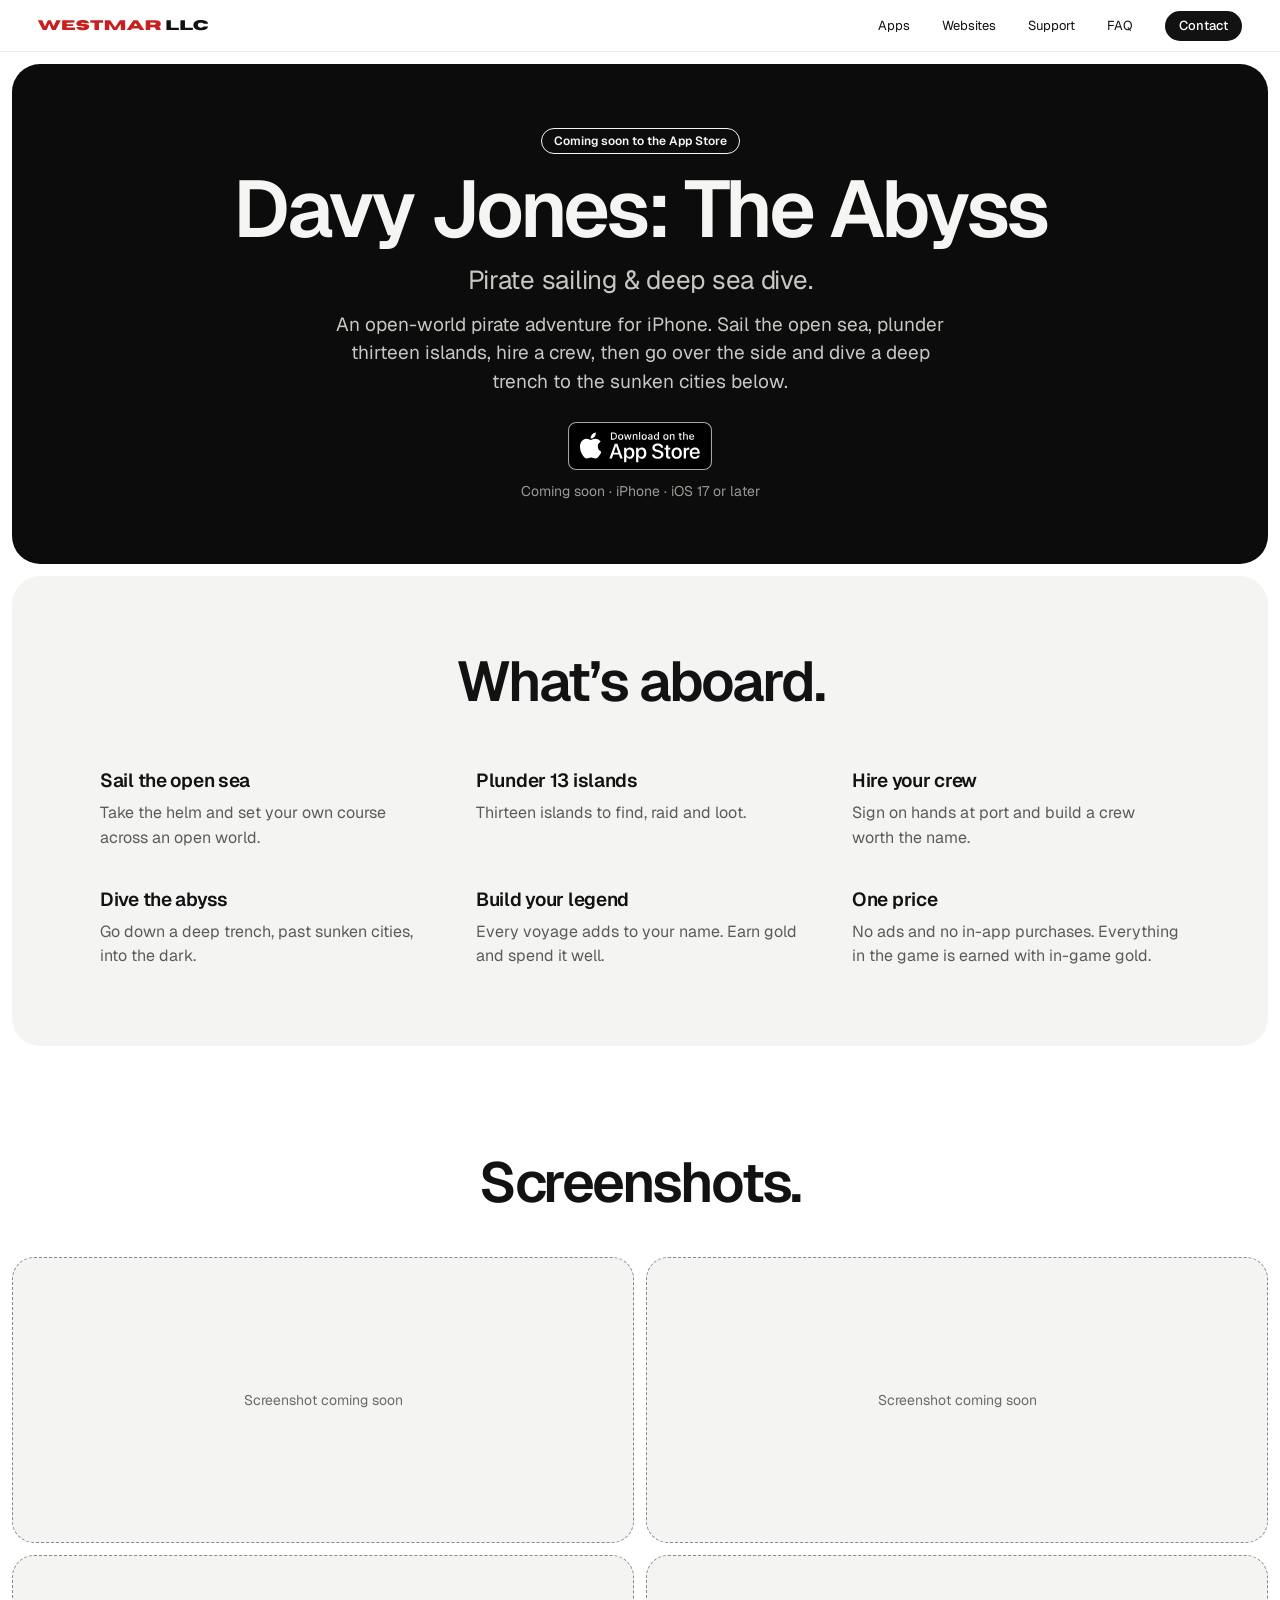
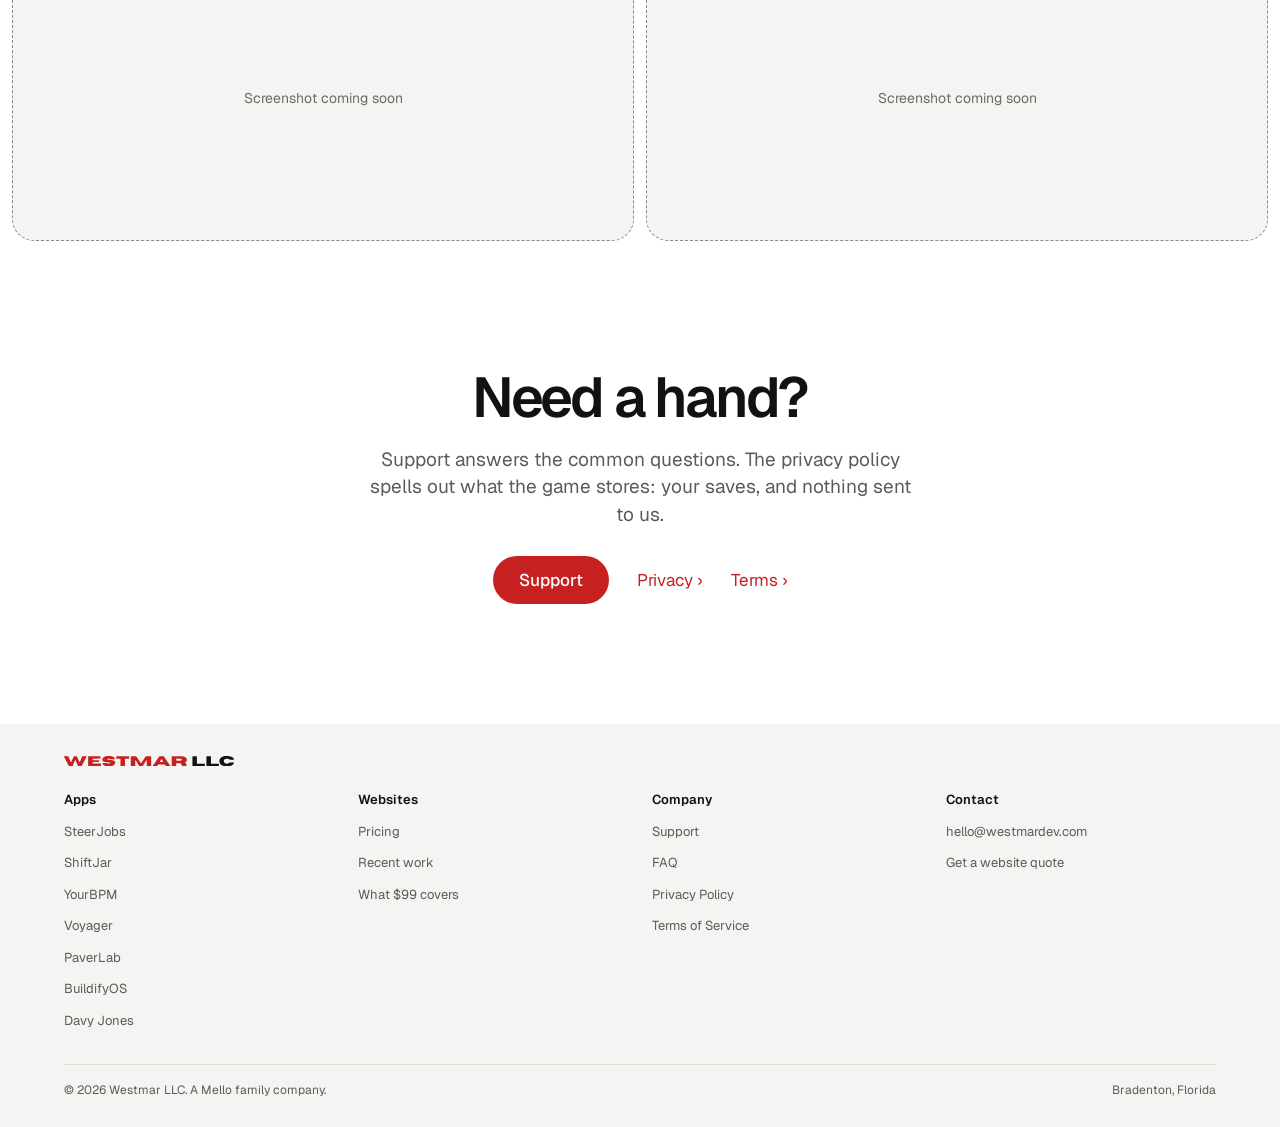
==== davyjones/index.html @ 36aa103f "Add Davy Jones: The Abyss pages, privacy and terms sections - /davyjones: hero, features, screenshot" ====
<!DOCTYPE html>
<html lang="en">
<head>
<meta charset="utf-8">
<meta name="viewport" content="width=device-width, initial-scale=1">
<title>Davy Jones: The Abyss — Westmar LLC</title>
<meta name="description" content="Davy Jones: The Abyss is an open-world pirate adventure for iPhone. Sail the open sea, plunder 13 islands, hire a crew and dive the abyss. One price, no ads, no in-app purchases.">
<link rel="icon" href="/favicon.svg" type="image/svg+xml">
<link rel="apple-touch-icon" href="/apple-touch-icon.png">
<link rel="preconnect" href="https://fonts.googleapis.com">
<link rel="preconnect" href="https://fonts.gstatic.com" crossorigin>
<link rel="stylesheet" href="https://fonts.googleapis.com/css2?family=Geist:wght@400..700&display=swap">
<link rel="stylesheet" href="/styles.css">
</head>
<body>

<a class="skip-link" href="#main">Skip to content</a>

<!-- HEADER (SiteNav) -->
<header class="site-header">
  <nav class="nav" aria-label="Main">
    <a class="wordmark" href="/index.html" aria-label="Westmar LLC home"><svg xmlns="http://www.w3.org/2000/svg" viewBox="7.06 17.25 367.69 22.19" aria-hidden="true" focusable="false"><path fill="#C72020" fill-rule="evenodd" d="M7.06 18.31 7.06 18.75 7.25 19.31 7.81 20.12 8.25 21.19 9.81 23.94 10.31 25.12 10.75 25.75 12.38 29.06 12.81 29.69 13.31 30.88 14.94 33.75 16.56 37.06 17.44 38.50 17.75 38.75 18.44 39.00 24.75 39.00 25.38 38.81 25.81 38.50 26.38 37.62 26.88 36.12 27.44 35.06 27.81 33.88 28.50 32.50 28.81 31.44 29.44 30.25 29.88 28.88 30.94 26.50 31.31 26.19 31.56 26.19 32.06 26.56 32.62 27.56 33.00 28.88 33.69 30.19 34.06 31.44 34.69 32.56 35.06 33.88 35.75 35.19 36.06 36.31 36.69 37.44 37.06 38.44 37.38 38.81 37.81 39.00 44.50 39.00 45.12 38.75 45.75 38.12 47.38 34.81 47.75 34.31 48.25 33.12 48.69 32.50 49.25 31.19 50.88 28.31 55.81 18.75 55.75 18.06 55.25 17.69 47.56 17.69 46.56 18.06 46.19 18.56 45.94 19.38 45.25 20.62 44.88 21.88 44.19 23.12 43.88 24.19 43.25 25.31 42.81 26.69 42.19 27.81 41.81 29.06 41.50 29.62 41.00 30.12 40.50 30.25 40.12 29.94 39.69 28.69 39.00 27.50 38.81 26.81 38.00 25.31 37.75 24.50 36.94 23.00 36.69 22.19 36.00 21.00 35.69 20.00 34.56 18.06 34.19 17.81 33.69 17.69 29.69 17.62 28.94 17.81 28.50 18.06 28.00 18.62 23.62 28.00 23.06 29.44 22.56 30.00 21.94 30.12 21.69 30.00 21.31 29.50 21.00 28.50 20.50 27.56 19.94 26.00 19.50 25.25 18.94 23.69 18.38 22.69 16.94 19.06 16.19 18.06 15.25 17.62 7.62 17.69 7.19 18.00ZM59.50 18.19 59.25 18.88 59.25 37.94 59.69 38.75 60.69 39.06 85.94 39.06 86.38 39.00 86.81 38.69 87.06 38.06 87.06 34.75 86.81 34.06 86.31 33.69 69.88 33.69 69.44 33.50 69.12 33.19 68.88 32.50 68.88 31.50 69.00 31.06 69.50 30.44 69.88 30.31 82.38 30.31 82.94 29.88 83.12 29.44 83.12 27.44 82.94 26.75 82.38 26.25 69.88 26.25 69.44 26.06 69.00 25.50 68.88 25.06 68.88 24.00 69.19 23.31 69.88 22.94 85.06 22.88 85.62 22.50 85.88 21.88 85.88 18.88 85.50 18.00 84.88 17.69 84.31 17.62 60.50 17.62 59.81 17.88ZM91.38 21.38 90.31 23.06 89.81 24.88 89.81 25.62 90.06 26.62 90.50 27.50 91.12 28.19 92.00 28.88 93.81 29.69 95.56 30.19 101.88 30.94 106.06 31.19 106.81 31.44 107.12 31.81 107.12 32.31 106.62 33.00 105.44 33.50 104.50 33.69 103.19 33.69 101.81 33.38 101.12 33.06 100.38 32.50 99.44 32.19 91.12 32.19 90.56 32.38 90.25 32.81 90.25 33.44 90.62 34.25 91.50 35.50 92.69 36.69 94.12 37.62 97.44 38.88 100.94 39.31 105.94 39.38 109.06 39.06 110.88 38.69 113.31 37.75 115.00 36.62 115.81 35.81 116.75 34.56 117.75 32.31 117.88 31.56 117.81 30.69 117.56 29.94 116.94 28.94 116.31 28.25 115.56 27.69 113.44 26.75 109.12 25.88 101.62 25.38 101.00 25.06 100.69 24.56 100.75 24.12 101.19 23.56 101.88 23.19 103.00 22.94 105.25 23.06 107.50 24.12 108.62 24.38 116.06 24.50 117.00 24.25 117.25 23.88 117.25 23.19 116.75 22.06 115.38 20.38 113.50 19.06 111.69 18.25 108.94 17.56 107.69 17.38 105.94 17.25 101.62 17.25 99.94 17.38 98.12 17.69 95.44 18.44 93.19 19.62ZM120.44 17.88 120.19 18.25 120.06 18.75 120.00 21.00 120.06 22.06 120.44 22.75 120.88 22.94 128.19 22.94 128.62 23.12 129.12 23.75 129.12 37.75 129.38 38.50 129.69 38.81 130.19 39.00 137.81 39.00 138.50 38.69 138.88 37.88 138.81 24.12 139.00 23.50 139.38 23.12 139.81 22.94 147.19 22.94 147.62 22.69 147.94 21.94 147.88 18.50 147.69 18.06 147.38 17.75 147.00 17.62 121.25 17.62ZM151.62 18.44 151.50 18.88 151.50 38.00 151.75 38.56 152.31 38.94 160.19 39.06 160.88 38.69 161.12 38.00 161.06 27.44 161.25 26.81 161.56 26.56 161.81 26.62 162.81 27.75 164.31 30.31 169.38 38.12 169.75 38.56 170.38 38.94 176.31 39.00 177.31 38.62 179.69 35.12 184.19 27.88 185.31 26.44 185.56 26.44 185.75 26.62 185.94 27.12 185.94 38.12 186.12 38.62 186.44 38.94 186.94 39.06 194.06 39.06 194.88 38.88 195.44 38.25 195.56 37.50 195.50 18.81 195.25 18.19 194.75 17.75 194.31 17.62 184.75 17.62 184.19 17.88 183.19 18.88 174.50 31.62 173.75 32.19 173.19 32.12 172.62 31.62 163.94 19.00 162.75 17.81 162.25 17.62 152.94 17.62 152.06 17.88ZM199.19 38.00 199.25 38.62 199.94 39.00 207.62 39.00 208.44 38.62 208.94 38.06 210.00 36.38 210.56 35.81 211.38 35.44 224.38 35.44 225.44 36.00 227.06 38.44 227.44 38.81 227.94 39.00 235.31 39.06 236.25 38.81 236.50 38.38 236.44 37.94 235.94 37.06 234.38 35.06 223.75 19.62 222.38 17.94 221.50 17.69 214.19 17.69 213.31 18.00 212.12 19.44 201.00 35.44 199.50 37.38ZM214.50 29.19 214.94 28.31 215.69 27.31 217.06 25.00 217.50 24.56 218.00 24.44 218.38 24.56 218.81 25.06 220.12 27.38 220.94 28.50 221.31 29.56 221.06 30.00 220.31 30.25 215.31 30.25 214.62 29.88ZM240.12 18.31 239.94 18.75 239.88 19.38 239.88 37.81 240.06 38.38 240.50 38.81 241.12 39.00 248.69 39.00 249.25 38.81 249.50 38.56 249.75 37.81 249.75 33.69 250.06 33.06 250.56 32.75 256.38 32.81 258.19 33.06 259.19 33.44 260.75 34.94 262.12 38.44 262.62 38.88 264.38 39.00 271.25 39.06 271.75 38.88 272.12 38.38 272.12 37.44 271.06 33.94 270.44 33.00 269.06 31.81 268.94 31.31 269.06 31.00 269.50 30.56 270.25 30.12 271.00 29.44 271.75 28.44 272.06 27.81 272.44 25.81 272.38 24.25 272.06 22.75 271.81 22.19 270.94 21.00 269.56 19.88 268.44 19.25 265.62 18.38 264.00 18.12 261.88 18.06 258.94 17.75 241.44 17.62 240.44 17.94ZM249.69 24.19 249.88 23.44 250.19 23.06 250.56 22.88 258.25 23.00 259.94 23.31 261.12 23.94 261.69 24.56 261.81 25.50 261.62 26.00 261.06 26.56 260.31 27.00 259.19 27.31 257.44 27.50 250.50 27.56 250.00 27.19 249.69 26.44Z"/><path fill="currentColor" fill-rule="evenodd" d="M284.94 18.12 284.69 19.00 284.69 37.75 284.81 38.38 285.19 38.88 285.75 39.06 310.56 39.00 310.94 38.88 311.38 38.50 311.62 37.81 311.62 35.12 311.31 34.19 310.69 33.75 295.50 33.75 294.88 33.50 294.44 33.00 294.25 32.19 294.31 18.88 294.12 18.31 293.69 17.88 293.12 17.69 285.75 17.62 285.31 17.75ZM315.19 18.31 315.00 18.81 314.94 19.69 314.94 37.62 315.06 38.19 315.50 38.75 316.19 39.00 341.06 39.00 341.44 38.88 341.81 38.50 342.00 37.81 342.00 35.12 341.75 34.19 341.19 33.75 325.69 33.81 325.25 33.62 324.88 33.12 324.69 32.19 324.75 18.88 324.56 18.25 324.31 17.94 323.62 17.69 316.25 17.69 315.56 17.94ZM343.44 24.94 343.19 25.81 343.00 27.94 343.12 30.44 343.44 31.75 344.38 33.69 345.50 35.12 347.38 36.75 349.62 37.94 352.44 38.81 356.44 39.31 360.69 39.38 364.88 39.00 366.19 38.75 369.19 37.75 370.81 36.88 372.56 35.50 373.62 34.25 374.69 32.25 374.56 31.56 374.12 31.25 365.81 31.19 364.75 31.56 363.31 32.75 362.50 33.19 360.75 33.62 358.56 33.75 356.75 33.44 355.50 33.00 354.25 32.06 353.25 30.75 352.75 29.50 352.62 28.81 352.75 27.19 353.19 26.06 353.81 25.06 354.62 24.25 355.88 23.50 356.94 23.12 358.12 22.94 360.12 22.94 361.44 23.12 363.25 23.88 364.75 25.06 365.75 25.44 374.06 25.38 374.56 25.00 374.62 24.25 374.00 23.00 373.06 21.75 372.00 20.69 370.06 19.38 367.31 18.25 364.12 17.56 362.69 17.38 357.69 17.25 354.69 17.50 350.88 18.31 348.19 19.44 346.25 20.81 344.62 22.62Z"/></svg></a>
    <div class="nav-links">
      <a class="nav-link" href="/index.html#apps">Apps</a>
      <a class="nav-link" href="/websites.html">Websites</a>
      <a class="nav-link" href="/support.html">Support</a>
      <a class="nav-link" href="/index.html#faq">FAQ</a>
      <a class="nav-contact" href="mailto:hello@westmardev.com">Contact</a>
    </div>
    <button class="nav-toggle" type="button" aria-label="Menu" aria-expanded="false" aria-controls="nav-panel">
      <span class="nav-toggle-line"></span>
      <span class="nav-toggle-line"></span>
    </button>
    <div class="nav-panel" id="nav-panel" hidden>
      <a class="nav-panel-link" href="/index.html#apps">Apps</a>
      <a class="nav-panel-link" href="/websites.html">Websites</a>
      <a class="nav-panel-link" href="/support.html">Support</a>
      <a class="nav-panel-link" href="/index.html#faq">FAQ</a>
      <a class="nav-panel-contact" href="mailto:hello@westmardev.com">Contact</a>
    </div>
  </nav>
</header>

<main id="main">

  <div class="wrap-wide app-page">

    <!-- HERO -->
    <section class="app-tile app-tile-lg app-tile-black on-dark">
      <span class="badge badge-outline-light">Coming soon to the App Store</span>
      <h1 class="hero-title">Davy Jones: The Abyss</h1>
      <p class="app-tagline">Pirate sailing &amp; deep sea dive.</p>
      <p class="app-page-lede">An open-world pirate adventure for iPhone. Sail the open sea, plunder thirteen islands, hire a crew, then go over the side and dive a deep trench to the sunken cities below.</p>
      <div class="store">
        <!-- APP STORE LINK: when the listing is live, add href="https://apps.apple.com/app/…" to this <a>,
             delete the "Coming soon" line under it, and update the status badges here and on the Home tile (index.html#davyjones). -->
        <a class="store-badge"><img src="/img/app-store-badge.svg" width="144" height="48" alt="Download on the App Store"></a>
        <span class="store-note">Coming soon · iPhone · iOS 17 or later</span>
      </div>
    </section>

    <!-- FEATURES -->
    <section class="care-tile" id="features">
      <h2 class="section-title">What’s aboard.</h2>
      <div class="care-grid">
        <div class="care-item"><h3>Sail the open sea</h3><p>Take the helm and set your own course across an open world.</p></div>
        <div class="care-item"><h3>Plunder 13 islands</h3><p>Thirteen islands to find, raid and loot.</p></div>
        <div class="care-item"><h3>Hire your crew</h3><p>Sign on hands at port and build a crew worth the name.</p></div>
        <div class="care-item"><h3>Dive the abyss</h3><p>Go down a deep trench, past sunken cities, into the dark.</p></div>
        <div class="care-item"><h3>Build your legend</h3><p>Every voyage adds to your name. Earn gold and spend it well.</p></div>
        <div class="care-item"><h3>One price</h3><p>No ads and no in-app purchases. Everything in the game is earned with in-game gold.</p></div>
      </div>
    </section>

    <!-- SCREENSHOTS: replace each empty figure's text with
         <img src="/img/davyjones/shot-1.png" width="2868" height="1320" alt="…"> and drop "shot-empty". -->
    <section class="shots-section" id="screenshots">
      <div class="section-intro">
        <h2 class="section-title">Screenshots.</h2>
      </div>
      <div class="shots">
        <figure class="shot shot-empty">Screenshot coming soon</figure>
        <figure class="shot shot-empty">Screenshot coming soon</figure>
        <figure class="shot shot-empty">Screenshot coming soon</figure>
        <figure class="shot shot-empty">Screenshot coming soon</figure>
      </div>
    </section>

  </div>

  <!-- SUPPORT AND PRIVACY -->
  <div class="cta cta-plain">
    <h2 class="cta-title">Need a hand?</h2>
    <p class="cta-lede">Support answers the common questions. The privacy policy spells out what the game stores: your saves, and nothing sent to us.</p>
    <div class="cta-actions">
      <a class="btn" href="/davyjones/support">Support</a>
      <a class="more" href="/privacy.html#p-davyjones">Privacy ›</a>
      <a class="more" href="/terms.html#t-davyjones">Terms ›</a>
    </div>
  </div>

</main>

<!-- FOOTER (SiteFooter) -->
<footer class="site-footer">
  <div class="footer-inner">
    <svg class="footer-logo" xmlns="http://www.w3.org/2000/svg" viewBox="7.06 17.25 367.69 22.19" aria-hidden="true" focusable="false"><path fill="#C72020" fill-rule="evenodd" d="M7.06 18.31 7.06 18.75 7.25 19.31 7.81 20.12 8.25 21.19 9.81 23.94 10.31 25.12 10.75 25.75 12.38 29.06 12.81 29.69 13.31 30.88 14.94 33.75 16.56 37.06 17.44 38.50 17.75 38.75 18.44 39.00 24.75 39.00 25.38 38.81 25.81 38.50 26.38 37.62 26.88 36.12 27.44 35.06 27.81 33.88 28.50 32.50 28.81 31.44 29.44 30.25 29.88 28.88 30.94 26.50 31.31 26.19 31.56 26.19 32.06 26.56 32.62 27.56 33.00 28.88 33.69 30.19 34.06 31.44 34.69 32.56 35.06 33.88 35.75 35.19 36.06 36.31 36.69 37.44 37.06 38.44 37.38 38.81 37.81 39.00 44.50 39.00 45.12 38.75 45.75 38.12 47.38 34.81 47.75 34.31 48.25 33.12 48.69 32.50 49.25 31.19 50.88 28.31 55.81 18.75 55.75 18.06 55.25 17.69 47.56 17.69 46.56 18.06 46.19 18.56 45.94 19.38 45.25 20.62 44.88 21.88 44.19 23.12 43.88 24.19 43.25 25.31 42.81 26.69 42.19 27.81 41.81 29.06 41.50 29.62 41.00 30.12 40.50 30.25 40.12 29.94 39.69 28.69 39.00 27.50 38.81 26.81 38.00 25.31 37.75 24.50 36.94 23.00 36.69 22.19 36.00 21.00 35.69 20.00 34.56 18.06 34.19 17.81 33.69 17.69 29.69 17.62 28.94 17.81 28.50 18.06 28.00 18.62 23.62 28.00 23.06 29.44 22.56 30.00 21.94 30.12 21.69 30.00 21.31 29.50 21.00 28.50 20.50 27.56 19.94 26.00 19.50 25.25 18.94 23.69 18.38 22.69 16.94 19.06 16.19 18.06 15.25 17.62 7.62 17.69 7.19 18.00ZM59.50 18.19 59.25 18.88 59.25 37.94 59.69 38.75 60.69 39.06 85.94 39.06 86.38 39.00 86.81 38.69 87.06 38.06 87.06 34.75 86.81 34.06 86.31 33.69 69.88 33.69 69.44 33.50 69.12 33.19 68.88 32.50 68.88 31.50 69.00 31.06 69.50 30.44 69.88 30.31 82.38 30.31 82.94 29.88 83.12 29.44 83.12 27.44 82.94 26.75 82.38 26.25 69.88 26.25 69.44 26.06 69.00 25.50 68.88 25.06 68.88 24.00 69.19 23.31 69.88 22.94 85.06 22.88 85.62 22.50 85.88 21.88 85.88 18.88 85.50 18.00 84.88 17.69 84.31 17.62 60.50 17.62 59.81 17.88ZM91.38 21.38 90.31 23.06 89.81 24.88 89.81 25.62 90.06 26.62 90.50 27.50 91.12 28.19 92.00 28.88 93.81 29.69 95.56 30.19 101.88 30.94 106.06 31.19 106.81 31.44 107.12 31.81 107.12 32.31 106.62 33.00 105.44 33.50 104.50 33.69 103.19 33.69 101.81 33.38 101.12 33.06 100.38 32.50 99.44 32.19 91.12 32.19 90.56 32.38 90.25 32.81 90.25 33.44 90.62 34.25 91.50 35.50 92.69 36.69 94.12 37.62 97.44 38.88 100.94 39.31 105.94 39.38 109.06 39.06 110.88 38.69 113.31 37.75 115.00 36.62 115.81 35.81 116.75 34.56 117.75 32.31 117.88 31.56 117.81 30.69 117.56 29.94 116.94 28.94 116.31 28.25 115.56 27.69 113.44 26.75 109.12 25.88 101.62 25.38 101.00 25.06 100.69 24.56 100.75 24.12 101.19 23.56 101.88 23.19 103.00 22.94 105.25 23.06 107.50 24.12 108.62 24.38 116.06 24.50 117.00 24.25 117.25 23.88 117.25 23.19 116.75 22.06 115.38 20.38 113.50 19.06 111.69 18.25 108.94 17.56 107.69 17.38 105.94 17.25 101.62 17.25 99.94 17.38 98.12 17.69 95.44 18.44 93.19 19.62ZM120.44 17.88 120.19 18.25 120.06 18.75 120.00 21.00 120.06 22.06 120.44 22.75 120.88 22.94 128.19 22.94 128.62 23.12 129.12 23.75 129.12 37.75 129.38 38.50 129.69 38.81 130.19 39.00 137.81 39.00 138.50 38.69 138.88 37.88 138.81 24.12 139.00 23.50 139.38 23.12 139.81 22.94 147.19 22.94 147.62 22.69 147.94 21.94 147.88 18.50 147.69 18.06 147.38 17.75 147.00 17.62 121.25 17.62ZM151.62 18.44 151.50 18.88 151.50 38.00 151.75 38.56 152.31 38.94 160.19 39.06 160.88 38.69 161.12 38.00 161.06 27.44 161.25 26.81 161.56 26.56 161.81 26.62 162.81 27.75 164.31 30.31 169.38 38.12 169.75 38.56 170.38 38.94 176.31 39.00 177.31 38.62 179.69 35.12 184.19 27.88 185.31 26.44 185.56 26.44 185.75 26.62 185.94 27.12 185.94 38.12 186.12 38.62 186.44 38.94 186.94 39.06 194.06 39.06 194.88 38.88 195.44 38.25 195.56 37.50 195.50 18.81 195.25 18.19 194.75 17.75 194.31 17.62 184.75 17.62 184.19 17.88 183.19 18.88 174.50 31.62 173.75 32.19 173.19 32.12 172.62 31.62 163.94 19.00 162.75 17.81 162.25 17.62 152.94 17.62 152.06 17.88ZM199.19 38.00 199.25 38.62 199.94 39.00 207.62 39.00 208.44 38.62 208.94 38.06 210.00 36.38 210.56 35.81 211.38 35.44 224.38 35.44 225.44 36.00 227.06 38.44 227.44 38.81 227.94 39.00 235.31 39.06 236.25 38.81 236.50 38.38 236.44 37.94 235.94 37.06 234.38 35.06 223.75 19.62 222.38 17.94 221.50 17.69 214.19 17.69 213.31 18.00 212.12 19.44 201.00 35.44 199.50 37.38ZM214.50 29.19 214.94 28.31 215.69 27.31 217.06 25.00 217.50 24.56 218.00 24.44 218.38 24.56 218.81 25.06 220.12 27.38 220.94 28.50 221.31 29.56 221.06 30.00 220.31 30.25 215.31 30.25 214.62 29.88ZM240.12 18.31 239.94 18.75 239.88 19.38 239.88 37.81 240.06 38.38 240.50 38.81 241.12 39.00 248.69 39.00 249.25 38.81 249.50 38.56 249.75 37.81 249.75 33.69 250.06 33.06 250.56 32.75 256.38 32.81 258.19 33.06 259.19 33.44 260.75 34.94 262.12 38.44 262.62 38.88 264.38 39.00 271.25 39.06 271.75 38.88 272.12 38.38 272.12 37.44 271.06 33.94 270.44 33.00 269.06 31.81 268.94 31.31 269.06 31.00 269.50 30.56 270.25 30.12 271.00 29.44 271.75 28.44 272.06 27.81 272.44 25.81 272.38 24.25 272.06 22.75 271.81 22.19 270.94 21.00 269.56 19.88 268.44 19.25 265.62 18.38 264.00 18.12 261.88 18.06 258.94 17.75 241.44 17.62 240.44 17.94ZM249.69 24.19 249.88 23.44 250.19 23.06 250.56 22.88 258.25 23.00 259.94 23.31 261.12 23.94 261.69 24.56 261.81 25.50 261.62 26.00 261.06 26.56 260.31 27.00 259.19 27.31 257.44 27.50 250.50 27.56 250.00 27.19 249.69 26.44Z"/><path fill="currentColor" fill-rule="evenodd" d="M284.94 18.12 284.69 19.00 284.69 37.75 284.81 38.38 285.19 38.88 285.75 39.06 310.56 39.00 310.94 38.88 311.38 38.50 311.62 37.81 311.62 35.12 311.31 34.19 310.69 33.75 295.50 33.75 294.88 33.50 294.44 33.00 294.25 32.19 294.31 18.88 294.12 18.31 293.69 17.88 293.12 17.69 285.75 17.62 285.31 17.75ZM315.19 18.31 315.00 18.81 314.94 19.69 314.94 37.62 315.06 38.19 315.50 38.75 316.19 39.00 341.06 39.00 341.44 38.88 341.81 38.50 342.00 37.81 342.00 35.12 341.75 34.19 341.19 33.75 325.69 33.81 325.25 33.62 324.88 33.12 324.69 32.19 324.75 18.88 324.56 18.25 324.31 17.94 323.62 17.69 316.25 17.69 315.56 17.94ZM343.44 24.94 343.19 25.81 343.00 27.94 343.12 30.44 343.44 31.75 344.38 33.69 345.50 35.12 347.38 36.75 349.62 37.94 352.44 38.81 356.44 39.31 360.69 39.38 364.88 39.00 366.19 38.75 369.19 37.75 370.81 36.88 372.56 35.50 373.62 34.25 374.69 32.25 374.56 31.56 374.12 31.25 365.81 31.19 364.75 31.56 363.31 32.75 362.50 33.19 360.75 33.62 358.56 33.75 356.75 33.44 355.50 33.00 354.25 32.06 353.25 30.75 352.75 29.50 352.62 28.81 352.75 27.19 353.19 26.06 353.81 25.06 354.62 24.25 355.88 23.50 356.94 23.12 358.12 22.94 360.12 22.94 361.44 23.12 363.25 23.88 364.75 25.06 365.75 25.44 374.06 25.38 374.56 25.00 374.62 24.25 374.00 23.00 373.06 21.75 372.00 20.69 370.06 19.38 367.31 18.25 364.12 17.56 362.69 17.38 357.69 17.25 354.69 17.50 350.88 18.31 348.19 19.44 346.25 20.81 344.62 22.62Z"/></svg>
    <nav class="footer-grid" aria-label="Footer">
      <div class="footer-col">
        <h2 class="footer-heading">Apps</h2>
        <a href="/index.html#steerjobs">SteerJobs</a>
        <a href="/index.html#shiftjar">ShiftJar</a>
        <a href="/index.html#yourbpm">YourBPM</a>
        <a href="/index.html#voyager">Voyager</a>
        <a href="/index.html#paverlab">PaverLab</a>
        <a href="/index.html#buildifyos">BuildifyOS</a>
        <a href="/davyjones">Davy Jones</a>
      </div>
      <div class="footer-col">
        <h2 class="footer-heading">Websites</h2>
        <a href="/websites.html#pricing">Pricing</a>
        <a href="/websites.html#work">Recent work</a>
        <a href="/websites.html#care">What $99 covers</a>
      </div>
      <div class="footer-col">
        <h2 class="footer-heading">Company</h2>
        <a href="/support.html">Support</a>
        <a href="/index.html#faq">FAQ</a>
        <a href="/privacy.html">Privacy Policy</a>
        <a href="/terms.html">Terms of Service</a>
      </div>
      <div class="footer-col">
        <h2 class="footer-heading">Contact</h2>
        <a href="mailto:hello@westmardev.com">hello@westmardev.com</a>
        <a href="mailto:hello@westmardev.com?subject=Website">Get a website quote</a>
      </div>
    </nav>
    <div class="footer-bottom"><span>© 2026 Westmar LLC. A Mello family company.</span><span>Bradenton, Florida</span></div>
  </div>
</footer>

<script src="/app.js" defer></script>
</body>
</html>
---- styles.css ----
/* ==========================================================================
   Westmar LLC — design tokens
   Light only. Values are the Claude Design export's, including its clamp()
   sizes and auto-fit grids, so layouts track the boards at every width.
   ========================================================================== */

:root {
  --ink: #121212;
  --bg: #ffffff;
  --tile: #f4f4f2;
  --tile-hover: #ececea;
  --text-2: #3d3d39;
  --muted: #5c5c57;
  --muted-2: #6b6b66;
  --rule: #e4e4df;
  --rule-soft: #dcdcd6;
  --dash: #8a8a84;
  --callout-text: #262626;

  --red: #C72020;
  --red-hover: #A51A1A;
  --red-on-dark: #E35D5A;

  --dark: #111111;
  --darker: #0c0c0c;
  --on-dark: #f5f5f3;
  --on-dark-2: #c8c8c3;
  --on-dark-muted: #9a9a95;
  --rule-dark: #2a2a2a;

  --zone: #deded9;
  --card-rule: #ecebe7;
  --card-rule-soft: #f1f0ec;
  --paver: #45433d;
  --sand: #cfc3a6;
  --base: #9d978a;
  --subgrade: #6f6a60;

  --nav-bg: rgba(255, 255, 255, .86);
  --nav-border: rgba(0, 0, 0, .08);
  --price-tile: rgba(0, 0, 0, .16);
  --shadow-card: 0 1px 2px rgba(0, 0, 0, .04), 0 12px 32px rgba(0, 0, 0, .06);
  --shadow-card-sm: 0 1px 2px rgba(0, 0, 0, .04), 0 10px 28px rgba(0, 0, 0, .06);
  --shadow-chip: 0 1px 2px rgba(0, 0, 0, .05);

  --font: 'Geist', system-ui, sans-serif;
  --wordmark-h: 10.28px;   /* logo height: matches the export wordmark's 10.25px of ink */

  --focus: var(--red);
}

/* ==========================================================================
   Base
   ========================================================================== */

*,
*::before,
*::after { box-sizing: border-box; }

html { -webkit-text-size-adjust: 100%; text-size-adjust: 100%; }

@media (prefers-reduced-motion: no-preference) {
  html { scroll-behavior: smooth; }
}

body {
  margin: 0;
  background: var(--bg);
  color: var(--ink);
  font-family: var(--font);
  -webkit-font-smoothing: antialiased;
}

a { color: var(--red); }
a:hover { color: var(--red-hover); }

:focus-visible {
  outline: 2px solid var(--focus);
  outline-offset: 2px;
}

.sr-only,
.skip-link:not(:focus) {
  position: absolute;
  width: 1px;
  height: 1px;
  margin: -1px;
  padding: 0;
  overflow: hidden;
  clip-path: inset(50%);
  white-space: nowrap;
  border: 0;
}

.skip-link {
  position: fixed;
  top: 4px;
  left: 8px;
  z-index: 100;
  display: inline-flex;
  align-items: center;
  height: 44px;
  padding: 0 18px;
  border-radius: 999px;
  background: var(--ink);
  color: #ffffff;
  font-size: 15px;
  font-weight: 500;
  text-decoration: none;
}

.skip-link:hover { color: #ffffff; }

/* Surfaces that flip the focus ring and link colours. */
.on-dark { --focus: var(--red-on-dark); }
.on-red { --focus: #ffffff; }

/* ==========================================================================
   Shared pieces
   ========================================================================== */

.wrap-wide {
  max-width: 1560px;
  margin: 0 auto;
  padding: 0 12px;
}

.btn {
  display: inline-flex;
  align-items: center;
  height: 48px;
  padding: 0 26px;
  border-radius: 999px;
  background: var(--red);
  color: #ffffff;
  font-size: 17px;
  font-weight: 500;
  text-decoration: none;
}

.btn:hover {
  background: var(--red-hover);
  color: #ffffff;
}

/* "Something ›" text links. */
.more {
  display: inline-flex;
  align-items: center;
  min-height: 44px;
  font-size: 17px;
  color: var(--red);
  text-decoration: none;
}

.more:hover {
  color: var(--red);
  text-decoration: underline;
}

.on-dark .more,
.on-dark .more:hover { color: var(--red-on-dark); }

.badge {
  display: inline-flex;
  align-items: center;
  height: 26px;
  padding: 0 12px;
  border-radius: 999px;
  font-size: 12px;
  font-weight: 600;
}

.badge-solid { background: var(--ink); color: #ffffff; }
.badge-solid-light { background: var(--on-dark); color: var(--dark); }
.badge-outline { border: 1px solid var(--ink); }
.badge-outline-light { border: 1px solid var(--on-dark); }
.badge-dashed { border: 1px dashed var(--dash); color: var(--muted); }
.badge-red { background: var(--red); color: #ffffff; }

/* Page intro used by every page. */
.hero {
  padding: clamp(72px, 11vw, 120px) 24px clamp(56px, 8vw, 88px);
  display: flex;
  flex-direction: column;
  align-items: center;
  text-align: center;
  gap: 24px;
}

.hero-title {
  margin: 0;
  max-width: 1000px;
  font-size: clamp(40px, 6.6vw, 80px);
  line-height: 1.03;
  font-weight: 600;
  letter-spacing: -0.04em;
  text-wrap: balance;
}

.hero-title-home {
  font-size: clamp(44px, 7.4vw, 88px);
  line-height: 1.02;
}

.hero-lede {
  margin: 0;
  max-width: 620px;
  font-size: clamp(19px, 2.2vw, 24px);
  line-height: 1.38;
  color: var(--muted);
  text-wrap: pretty;
}

.hero-lede-home { max-width: 640px; }

.hero-actions {
  display: flex;
  flex-wrap: wrap;
  justify-content: center;
  align-items: center;
  gap: 16px 28px;
  margin-top: 12px;
}

/* Centred section heading + lede, used on Websites. */
.section-intro {
  display: flex;
  flex-direction: column;
  align-items: center;
  text-align: center;
  gap: 14px;
}

.section-title {
  margin: 0;
  font-size: clamp(36px, 4.8vw, 56px);
  line-height: 1.05;
  font-weight: 600;
  letter-spacing: -0.04em;
}

.section-lede {
  margin: 0;
  max-width: 520px;
  font-size: 19px;
  line-height: 1.45;
  color: var(--muted);
  text-wrap: pretty;
}

/* Closing call-to-action. */
.cta {
  display: flex;
  flex-direction: column;
  align-items: center;
  text-align: center;
  gap: 18px;
}

.cta-tile {
  background: var(--tile);
  border-radius: 28px;
  padding: clamp(64px, 8vw, 96px) clamp(20px, 5vw, 64px);
}

.cta-plain { padding: clamp(88px, 11vw, 128px) 24px clamp(80px, 10vw, 120px); }

.cta-title {
  margin: 0;
  font-size: clamp(38px, 5vw, 56px);
  line-height: 1.04;
  font-weight: 600;
  letter-spacing: -0.04em;
}

.cta-plain .cta-title { text-wrap: balance; }

.cta-lede {
  margin: 0;
  max-width: 560px;
  font-size: 19px;
  line-height: 1.45;
  color: var(--muted);
  text-wrap: pretty;
}

.cta-lede-narrow { max-width: 520px; }

.cta .btn { margin-top: 10px; }

.cta-actions {
  display: flex;
  flex-wrap: wrap;
  justify-content: center;
  align-items: center;
  gap: 16px 28px;
  margin-top: 10px;
}

.cta-actions .btn { margin-top: 0; }

/* ==========================================================================
   FAQ (Home and Support)
   ========================================================================== */

.faq {
  scroll-margin-top: 64px;
  padding: clamp(88px, 11vw, 128px) 24px clamp(72px, 9vw, 104px);
  display: flex;
  flex-direction: column;
  align-items: center;
  gap: 40px;
}

.faq-title {
  margin: 0;
  text-align: center;
  font-size: clamp(36px, 4.2vw, 48px);
  font-weight: 600;
  letter-spacing: -0.04em;
}

.faq-list {
  width: 100%;
  max-width: 820px;
  border-top: 1px solid var(--rule);
}

.faq-item { border-bottom: 1px solid var(--rule); }

.faq-q {
  width: 100%;
  display: flex;
  justify-content: space-between;
  align-items: center;
  gap: 24px;
  padding: 22px 0;
  background: none;
  border: 0;
  cursor: pointer;
  font-family: inherit;
  font-size: clamp(18px, 2vw, 21px);
  font-weight: 500;
  line-height: normal;
  letter-spacing: -0.015em;
  color: var(--ink);
  text-align: left;
}

.faq-sign {
  font-size: 26px;
  font-weight: 300;
  color: var(--muted-2);
}

.faq-a {
  margin: 0;
  padding: 0 clamp(0px, 6vw, 64px) 26px 0;
  font-size: 17px;
  line-height: 1.55;
  color: var(--muted);
}

.faq-a[hidden] { display: none; }

/* ==========================================================================
   Header and navigation
   ========================================================================== */

.site-header {
  position: sticky;
  top: 0;
  z-index: 50;
}

.nav {
  position: relative;
  height: 52px;
  display: flex;
  align-items: center;
  justify-content: space-between;
  gap: 24px;
  padding: 0 clamp(20px, 3vw, 40px);
  background: var(--nav-bg);
  -webkit-backdrop-filter: saturate(180%) blur(20px);
  backdrop-filter: saturate(180%) blur(20px);
  border-bottom: 1px solid var(--nav-border);
}

.wordmark {
  display: flex;
  align-items: center;
  min-height: 44px;
  color: var(--ink);
  text-decoration: none;
}

.wordmark:hover { color: var(--ink); }

.wordmark svg,
.footer-logo {
  display: block;
  height: var(--wordmark-h);
  width: auto;
  flex: none;
}

.nav-links {
  display: flex;
  align-items: center;
  gap: 32px;
  font-size: 13px;
}

.nav-link {
  display: inline-flex;
  align-items: center;
  min-height: 44px;
  color: var(--ink);
  text-decoration: none;
}

.nav-link:hover { color: var(--red); }

.nav-contact {
  position: relative;
  display: inline-flex;
  align-items: center;
  height: 30px;
  padding: 0 14px;
  border-radius: 999px;
  background: var(--ink);
  color: #ffffff;
  font-size: 13px;
  font-weight: 500;
  text-decoration: none;
}

.nav-contact:hover {
  background: var(--red);
  color: #ffffff;
}

/* 44px hit area around the 30px pill, inside the 52px bar. */
.nav-contact::after {
  content: "";
  position: absolute;
  inset: -7px 0;
}

.nav-toggle {
  display: none;
  position: relative;
  width: 44px;
  height: 44px;
  margin-right: -12px;
  padding: 0;
  background: none;
  border: 0;
  cursor: pointer;
}

.nav-toggle-line {
  position: absolute;
  left: 13px;
  width: 18px;
  height: 1.5px;
  border-radius: 1px;
  background: var(--ink);
  transition: transform .2s ease, top .2s ease;
}

.nav-toggle-line:first-child { top: 17px; }
.nav-toggle-line:last-child { top: 25px; }

.nav-toggle[aria-expanded="true"] .nav-toggle-line:first-child { top: 21px; transform: rotate(45deg); }
.nav-toggle[aria-expanded="true"] .nav-toggle-line:last-child { top: 21px; transform: rotate(-45deg); }

.nav-panel {
  position: absolute;
  top: 52px;
  left: 0;
  right: 0;
  height: calc(100vh - 52px);
  height: calc(100dvh - 52px);
  overflow: auto;
  overscroll-behavior: contain;
  background: var(--bg);
  padding: 16px 28px 40px;
  display: flex;
  flex-direction: column;
}

.nav-panel[hidden] { display: none; }

.nav-panel-link {
  padding: 12px 0;
  font-size: 28px;
  font-weight: 600;
  letter-spacing: -0.03em;
  color: var(--ink);
  text-decoration: none;
}

.nav-panel-link:hover { color: var(--red); }

.nav-panel-contact {
  margin-top: 24px;
  display: flex;
  align-items: center;
  justify-content: center;
  height: 48px;
  border-radius: 999px;
  background: var(--ink);
  color: #ffffff;
  font-size: 17px;
  font-weight: 500;
  text-decoration: none;
}

.nav-panel-contact:hover {
  background: var(--red);
  color: #ffffff;
}

@media (max-width: 759px) {
  .nav-links { display: none; }
  .nav-toggle { display: block; }
}

@media (min-width: 760px) {
  .nav-panel { display: none !important; }
}

/* Page behind the open menu stays put. Lock the root only: making <body> a
   scroll container as well would stop the sticky header from sticking. */
html.menu-open { overflow: hidden; }

/* ==========================================================================
   Home — TestFlight ribbon
   ========================================================================== */

.ribbon {
  padding: 13px 20px;
  background: var(--tile);
  text-align: center;
  font-size: 14px;
  line-height: 1.45;
  color: var(--text-2);
  text-wrap: balance;
}

.ribbon a {
  color: var(--red);
  text-decoration: none;
  white-space: nowrap;
}

.ribbon a:hover {
  color: var(--red);
  text-decoration: underline;
}

/* ==========================================================================
   Home — app tiles
   ========================================================================== */

.apps {
  scroll-margin-top: 64px;
  display: flex;
  flex-direction: column;
  gap: 12px;
}

.app-tile {
  scroll-margin-top: 64px;
  border-radius: 28px;
  display: flex;
  flex-direction: column;
  align-items: center;
  text-align: center;
  gap: 14px;
}

.app-tile-lg { padding: clamp(48px, 6vw, 64px) clamp(20px, 5vw, 64px); }
.app-tile-lg.app-tile-grey { padding-bottom: clamp(40px, 5vw, 56px); }

.app-tile-sm {
  padding: clamp(44px, 5vw, 56px) clamp(20px, 4vw, 48px);
  min-height: 600px;
  gap: 12px;
}

.app-tile-grey { background: var(--tile); }

.app-tile-dark {
  background: var(--dark);
  color: var(--on-dark);
}

.app-tile-black {
  background: var(--darker);
  color: var(--on-dark);
}

.app-name {
  margin: 0;
  font-size: clamp(44px, 6vw, 64px);
  line-height: 1.05;
  font-weight: 600;
  letter-spacing: -0.04em;
}

.app-tile-sm .app-name { font-size: clamp(38px, 4vw, 44px); }

.app-tagline {
  margin: 0;
  font-size: clamp(21px, 2.4vw, 26px);
  line-height: 1.25;
  color: var(--text-2);
  letter-spacing: -0.01em;
  text-wrap: balance;
}

.app-tile-sm .app-tagline {
  font-size: 21px;
  line-height: 1.3;
  letter-spacing: normal;
}

.on-dark .app-tagline { color: var(--on-dark-2); }

.app-links {
  display: flex;
  flex-wrap: wrap;
  justify-content: center;
  gap: 0 28px;
  font-size: 17px;
}

.app-grid {
  display: grid;
  grid-template-columns: repeat(auto-fit, minmax(min(100%, 440px), 1fr));
  gap: 12px;
}

/* Illustrations sit at the bottom of the small tiles. */
.app-visual {
  margin-top: auto;
  width: 100%;
  display: flex;
  flex-direction: column;
  align-items: center;
}

/* SteerJobs job card */
.job-card {
  margin-top: 32px;
  width: 100%;
  max-width: 920px;
  background: #ffffff;
  border-radius: 22px;
  padding: clamp(20px, 3vw, 32px);
  box-shadow: var(--shadow-card);
  text-align: left;
  display: flex;
  flex-direction: column;
  gap: 28px;
}

.job-head {
  display: flex;
  flex-wrap: wrap;
  justify-content: space-between;
  align-items: flex-end;
  gap: 8px 24px;
}

.job-title {
  display: flex;
  flex-direction: column;
  gap: 4px;
}

.small-muted {
  font-size: 13px;
  color: var(--muted-2);
}

.job-status {
  font-size: 22px;
  font-weight: 600;
  letter-spacing: -0.02em;
}

.phases {
  display: grid;
  grid-template-columns: repeat(auto-fit, minmax(130px, 1fr));
  gap: 20px 10px;
}

.phase {
  display: flex;
  flex-direction: column;
  gap: 10px;
}

.phase-bar {
  height: 8px;
  border-radius: 4px;
  background: var(--ink);
}

.phase-bar-review { background: var(--red); }
.phase-bar-locked { background: var(--rule); }

.phase-name {
  font-size: 16px;
  font-weight: 600;
}

.phase-locked .phase-name { color: var(--muted-2); }

.phase-review-note {
  font-size: 13px;
  font-weight: 500;
  color: var(--red);
}

/* ShiftJar take-home */
.take-home {
  margin-top: 36px;
  display: flex;
  flex-direction: column;
  align-items: center;
  gap: 10px;
}

.dark-label {
  font-size: 14px;
  color: var(--on-dark-muted);
}

.take-home-value {
  font-size: clamp(64px, 13vw, 136px);
  line-height: 1;
  font-weight: 600;
  letter-spacing: -0.05em;
  font-variant-numeric: tabular-nums;
}

.shift-stats {
  margin-top: 28px;
  display: grid;
  grid-template-columns: repeat(auto-fit, minmax(130px, 1fr));
  gap: 20px 12px;
  width: 100%;
  max-width: 860px;
  padding-top: 20px;
  border-top: 1px solid var(--rule-dark);
}

.shift-stat {
  display: flex;
  flex-direction: column;
  gap: 6px;
}

.shift-stat-label {
  font-size: 13px;
  color: var(--on-dark-muted);
}

.shift-stat-value {
  font-size: clamp(22px, 2.4vw, 26px);
  font-weight: 600;
  letter-spacing: -0.02em;
  font-variant-numeric: tabular-nums;
}

/* YourBPM */
.bpm {
  padding-top: 36px;
  gap: 20px;
}

.bpm-readout {
  display: flex;
  align-items: baseline;
  gap: 10px;
}

.bpm-value {
  font-size: clamp(96px, 11vw, 128px);
  line-height: .9;
  font-weight: 600;
  letter-spacing: -0.05em;
  font-variant-numeric: tabular-nums;
}

.bpm-unit {
  font-size: 22px;
  font-weight: 600;
  color: var(--muted-2);
}

.zones {
  display: grid;
  grid-template-columns: repeat(5, minmax(0, 1fr));
  gap: 6px;
  width: 100%;
  max-width: 360px;
}

.zone {
  display: flex;
  flex-direction: column;
  align-items: center;
  gap: 8px;
}

.zone span {
  font-size: 12px;
  color: var(--muted-2);
}

.zone-bar {
  width: 100%;
  height: 6px;
  border-radius: 3px;
  background: var(--zone);
}

.zone-active span { font-weight: 600; color: var(--ink); }
.zone-active .zone-bar { background: var(--red); }

.visual-caption {
  font-size: 14px;
  color: var(--muted-2);
}

/* Voyager odometer */
.odometer {
  padding-top: 36px;
  gap: 12px;
}

.odometer-label {
  font-size: 13px;
  letter-spacing: .08em;
  text-transform: uppercase;
  color: var(--on-dark-muted);
}

.odometer-value {
  font-size: clamp(44px, 6vw, 76px);
  line-height: 1;
  font-weight: 600;
  letter-spacing: -0.045em;
  font-variant-numeric: tabular-nums;
}

.odometer-caption {
  font-size: 14px;
  line-height: 1.45;
  color: var(--on-dark-muted);
  max-width: 340px;
  text-wrap: balance;
}

/* PaverLab layers */
.layers {
  padding-top: 40px;
  max-width: 440px;
  align-items: stretch;
  gap: 5px;
  text-align: left;
}

.layer {
  display: grid;
  grid-template-columns: minmax(0, 1fr) 140px;
  gap: 16px;
  align-items: center;
}

.layer-label {
  font-size: 13px;
  color: var(--text-2);
}

.layer-label b {
  font-weight: 600;
  color: var(--ink);
}

.layer-shape { border-radius: 4px; }

.layer-pavers {
  display: flex;
  gap: 3px;
  height: 30px;
  background: var(--sand);
  overflow: hidden;
}

.layer-pavers span {
  flex: 1;
  background: var(--paver);
}

.layer-sand { height: 14px; background: var(--sand); }
.layer-base { height: 52px; background: var(--base); }
.layer-subgrade { height: 22px; background: var(--subgrade); }

.layers .visual-caption {
  margin-top: 16px;
  text-align: center;
}

/* BuildifyOS materials card */
.materials {
  margin-top: auto;
  width: 100%;
  max-width: 440px;
  background: #ffffff;
  border-radius: 18px;
  padding: 18px 22px 6px;
  text-align: left;
  box-shadow: var(--shadow-card-sm);
}

.materials-head,
.materials-row {
  display: flex;
  justify-content: space-between;
  gap: 16px;
}

.materials-head {
  padding-bottom: 12px;
  border-bottom: 1px solid var(--card-rule);
  font-size: 13px;
  color: var(--muted-2);
}

.materials-row {
  padding: 12px 0;
  border-bottom: 1px solid var(--card-rule-soft);
  font-size: 15px;
}

.materials-row:last-child { border-bottom: 0; }

.materials-qty {
  font-weight: 600;
  font-variant-numeric: tabular-nums;
}

/* Davy Jones sounding line — stops get further apart the deeper they go. */
.sounding {
  padding-top: 36px;
  gap: 18px;
}

.sounding-line {
  margin: 0;
  padding: 14px 0 0;
  list-style: none;
  border-left: 1px solid var(--on-dark-muted);
  text-align: left;
}

.sounding-line li {
  position: relative;
  padding-left: 20px;
  font-size: 15px;
  line-height: 1.3;
  color: var(--on-dark-2);
}

.sounding-line li::before {
  content: "";
  position: absolute;
  top: 5px;
  left: -5px;
  width: 9px;
  height: 9px;
  border-radius: 50%;
  background: var(--on-dark-muted);
}

.sounding-line li:nth-child(2) { margin-top: 28px; }
.sounding-line li:nth-child(3) { margin-top: 64px; }

.sounding-line .sounding-deep {
  font-weight: 600;
  color: var(--on-dark);
}

.sounding-line .sounding-deep::before { background: var(--red-on-dark); }

/* ==========================================================================
   Home — why, websites promo
   ========================================================================== */

.why {
  scroll-margin-top: 64px;
  padding: clamp(88px, 11vw, 128px) 24px clamp(80px, 10vw, 120px);
  display: flex;
  flex-direction: column;
  align-items: center;
  gap: clamp(40px, 5vw, 64px);
}

.why-title {
  margin: 0;
  max-width: 880px;
  text-align: center;
  font-size: clamp(34px, 4.8vw, 56px);
  line-height: 1.05;
  font-weight: 600;
  letter-spacing: -0.04em;
  text-wrap: balance;
}

.why-grid {
  display: grid;
  grid-template-columns: repeat(auto-fit, minmax(min(100%, 260px), 1fr));
  gap: 40px 48px;
  width: 100%;
  max-width: 1040px;
}

.why-item {
  display: flex;
  flex-direction: column;
  gap: 10px;
}

.why-item h3 {
  margin: 0;
  font-size: 21px;
  font-weight: 600;
  letter-spacing: -0.02em;
}

.why-item p {
  margin: 0;
  font-size: 17px;
  line-height: 1.5;
  color: var(--muted);
}

.promo {
  background: var(--red);
  color: #ffffff;
  border-radius: 28px;
  padding: clamp(48px, 6vw, 72px) clamp(20px, 5vw, 64px);
  display: grid;
  grid-template-columns: repeat(auto-fit, minmax(min(100%, 400px), 1fr));
  gap: 40px 56px;
  align-items: center;
}

.promo-copy {
  display: flex;
  flex-direction: column;
  gap: 16px;
  align-items: flex-start;
}

.promo-kicker {
  font-size: 15px;
  font-weight: 600;
}

.promo-title {
  margin: 0;
  font-size: clamp(38px, 4.8vw, 56px);
  line-height: 1.02;
  font-weight: 600;
  letter-spacing: -0.04em;
}

.promo-copy p {
  margin: 0;
  font-size: 19px;
  line-height: 1.45;
  max-width: 440px;
}

.btn-white {
  margin-top: 8px;
  display: inline-flex;
  align-items: center;
  height: 44px;
  padding: 0 22px;
  border-radius: 999px;
  background: #ffffff;
  color: var(--red);
  font-size: 16px;
  font-weight: 600;
  text-decoration: none;
}

.btn-white:hover {
  background: var(--tile);
  color: var(--red-hover);
}

.promo-prices {
  display: grid;
  grid-template-columns: repeat(2, minmax(0, 1fr));
  gap: 10px;
}

.promo-price {
  background: var(--price-tile);
  border-radius: 18px;
  padding: clamp(16px, 2vw, 22px) clamp(16px, 2vw, 24px);
  display: flex;
  flex-direction: column;
  gap: 4px;
  font-size: 15px;
}

.promo-amount {
  font-size: clamp(26px, 3vw, 36px);
  font-weight: 600;
  letter-spacing: -0.03em;
}

/* ==========================================================================
   Websites page
   ========================================================================== */

.web-section {
  scroll-margin-top: 64px;
  display: flex;
  flex-direction: column;
  gap: 12px;
}

.web-section-gap { padding-top: clamp(88px, 11vw, 128px); }

.pricing-intro { padding: clamp(24px, 4vw, 40px) 12px clamp(28px, 4vw, 44px); }
.work-intro { padding: 0 12px clamp(28px, 4vw, 44px); }

.tiers {
  display: grid;
  grid-template-columns: repeat(auto-fit, minmax(min(100%, 330px), 1fr));
  gap: 12px;
}

.tier {
  background: var(--tile);
  border-radius: 28px;
  padding: clamp(32px, 4vw, 44px) clamp(24px, 3vw, 40px);
  display: flex;
  flex-direction: column;
  gap: 16px;
}

.tier-dark {
  background: var(--dark);
  color: var(--on-dark);
}

.tier-tag-space { height: 26px; }
.tier .badge-red { align-self: flex-start; }

.tier-name {
  margin: 0;
  font-size: 24px;
  font-weight: 600;
  letter-spacing: -0.02em;
}

.tier-price {
  font-size: clamp(48px, 5vw, 64px);
  line-height: 1;
  font-weight: 600;
  letter-spacing: -0.045em;
  font-variant-numeric: tabular-nums;
}

.tier-sub {
  margin: 0;
  font-size: 17px;
  line-height: 1.45;
  color: var(--muted);
}

.tier-dark .tier-sub { color: var(--on-dark-2); }

.checklist {
  margin: 8px 0 0;
  padding: 20px 0 0;
  border-top: 1px solid var(--rule-soft);
  list-style: none;
  display: flex;
  flex-direction: column;
  gap: 12px;
}

.tier-dark .checklist { border-top-color: var(--rule-dark); }

.checklist li {
  display: flex;
  gap: 12px;
  font-size: 16px;
  line-height: 1.45;
}

.checklist li::before {
  content: "";
  flex: none;
  width: 12px;
  height: 7px;
  margin-top: 6px;
  border-left: 2px solid var(--red);
  border-bottom: 2px solid var(--red);
  transform: rotate(-45deg);
}

.tier-dark .checklist li::before { border-color: var(--red-on-dark); }

.tier .more {
  margin-top: auto;
  padding-top: 12px;
}

.hosting {
  background: var(--tile);
  border-radius: 28px;
  padding: clamp(32px, 4vw, 48px) clamp(24px, 4vw, 56px);
  display: grid;
  grid-template-columns: repeat(auto-fit, minmax(min(100%, 360px), 1fr));
  gap: 24px 56px;
  align-items: center;
}

.hosting-price {
  display: flex;
  flex-direction: column;
  gap: 8px;
}

.hosting-amount {
  font-size: clamp(44px, 5vw, 56px);
  line-height: 1;
  font-weight: 600;
  letter-spacing: -0.045em;
}

.hosting-amount span {
  font-size: .4em;
  font-weight: 500;
  letter-spacing: -0.01em;
  color: var(--muted);
}

.hosting-copy {
  display: flex;
  flex-direction: column;
  align-items: flex-start;
  gap: 10px;
}

.hosting-copy p {
  margin: 0;
  font-size: 17px;
  line-height: 1.55;
  color: var(--text-2);
}

.hosting-copy b {
  font-weight: 600;
  color: var(--ink);
}

.fine-print {
  margin: 8px auto 0;
  max-width: 640px;
  padding: 0 12px;
  text-align: center;
  font-size: 14px;
  line-height: 1.55;
  color: var(--muted-2);
}

.work-grid {
  display: grid;
  grid-template-columns: repeat(auto-fit, minmax(min(100%, 440px), 1fr));
  gap: 12px;
}

.work-card {
  background: var(--tile);
  border-radius: 28px;
  padding: clamp(28px, 4vw, 44px);
  display: flex;
  flex-direction: column;
  gap: 14px;
  color: var(--ink);
  text-decoration: none;
}

.work-card:hover {
  background: var(--tile-hover);
  color: var(--ink);
}

.work-url {
  display: flex;
  align-items: center;
  gap: 10px;
  height: 44px;
  padding: 0 18px;
  border-radius: 999px;
  background: #ffffff;
  box-shadow: var(--shadow-chip);
  font-size: 15px;
  color: var(--text-2);
}

.work-dot {
  width: 8px;
  height: 8px;
  border-radius: 50%;
  background: var(--red);
}

.work-arrow {
  margin-left: auto;
  color: var(--muted-2);
}

.work-spacer { height: clamp(40px, 6vw, 96px); }

.work-name {
  margin: 0;
  font-size: clamp(30px, 3.4vw, 40px);
  line-height: 1.05;
  font-weight: 600;
  letter-spacing: -0.035em;
}

.work-desc {
  margin: 0;
  max-width: 520px;
  font-size: 17px;
  line-height: 1.5;
  color: var(--muted);
}

.work-card .badge {
  margin-top: 6px;
  align-self: flex-start;
}

.care-tile {
  background: var(--tile);
  border-radius: 28px;
  padding: clamp(48px, 6vw, 80px) clamp(24px, 5vw, 64px);
  display: flex;
  flex-direction: column;
  align-items: center;
  gap: clamp(36px, 5vw, 56px);
}

.care-tile .section-title { text-align: center; }

.care-grid {
  display: grid;
  grid-template-columns: repeat(auto-fit, minmax(min(100%, 280px), 1fr));
  gap: 36px 48px;
  width: 100%;
  max-width: 1080px;
}

.care-item {
  display: flex;
  flex-direction: column;
  gap: 8px;
}

.care-item h3 {
  margin: 0;
  font-size: 19px;
  font-weight: 600;
  letter-spacing: -0.015em;
}

.care-item p {
  margin: 0;
  font-size: 16px;
  line-height: 1.55;
  color: var(--muted);
}

.care-tile .fine-print {
  margin: 0;
  max-width: 600px;
  padding: 0;
}

/* ==========================================================================
   Support page
   ========================================================================== */

.kicker {
  font-size: 17px;
  font-weight: 600;
  color: var(--red);
}

.hero-title-narrow { max-width: 900px; }

.hero .btn-top { margin-top: 12px; }

.steps-tile {
  background: var(--tile);
  border-radius: 28px;
  padding: clamp(48px, 6vw, 80px) clamp(20px, 5vw, 64px);
  display: flex;
  flex-direction: column;
  align-items: center;
  gap: clamp(36px, 5vw, 56px);
}

.steps-title {
  margin: 0;
  max-width: 820px;
  text-align: center;
  font-size: clamp(30px, 4vw, 44px);
  line-height: 1.08;
  font-weight: 600;
  letter-spacing: -0.035em;
  text-wrap: balance;
}

.steps {
  display: grid;
  grid-template-columns: repeat(auto-fit, minmax(min(100%, 260px), 1fr));
  gap: 12px;
  width: 100%;
  max-width: 1080px;
}

.step {
  background: #ffffff;
  border-radius: 22px;
  padding: 28px;
  display: flex;
  flex-direction: column;
  gap: 10px;
}

.step-num {
  font-size: 15px;
  font-weight: 600;
  color: var(--red);
  font-variant-numeric: tabular-nums;
}

.step h3 {
  margin: 0;
  font-size: 21px;
  font-weight: 600;
  letter-spacing: -0.02em;
}

.step p {
  margin: 0;
  font-size: 16px;
  line-height: 1.55;
  color: var(--muted);
}

.steps-note {
  margin: 0;
  max-width: 620px;
  text-align: center;
  font-size: 17px;
  line-height: 1.55;
  color: var(--muted);
  text-wrap: pretty;
}

/* ==========================================================================
   App pages (davyjones/) — hero tile, features, screenshots
   Under a folder, so these pages link with root paths (/styles.css).
   ========================================================================== */

.app-page {
  padding-top: 12px;
  display: flex;
  flex-direction: column;
  gap: 12px;
}

.app-page-lede {
  margin: 0;
  max-width: 620px;
  font-size: 19px;
  line-height: 1.5;
  color: var(--on-dark-2);
  text-wrap: pretty;
}

/* App Store badge. Until the listing is live it is an <a> without an href,
   which HTML treats as a placeholder link: shown, but not clickable. */
.store {
  margin-top: 12px;
  display: flex;
  flex-direction: column;
  align-items: center;
  gap: 12px;
}

.store-badge { display: inline-flex; }

.store-badge img {
  display: block;
  width: auto;
  height: 48px;
}

.store-note {
  font-size: 14px;
  color: var(--on-dark-muted);
}

.shots-section { padding: clamp(64px, 8vw, 96px) 0 0; }

.shots {
  margin-top: clamp(28px, 4vw, 44px);
  display: grid;
  grid-template-columns: repeat(auto-fit, minmax(min(100%, 520px), 1fr));
  gap: 12px;
}

/* Screenshots are 2868 × 1320 (landscape iPhone). */
.shot {
  margin: 0;
  aspect-ratio: 2868 / 1320;
  border-radius: 22px;
  overflow: hidden;
}

.shot img {
  display: block;
  width: 100%;
  height: 100%;
  object-fit: cover;
}

.shot-empty {
  display: flex;
  align-items: center;
  justify-content: center;
  background: var(--tile);
  border: 1px dashed var(--dash);
  font-size: 14px;
  color: var(--muted-2);
}

/* ==========================================================================
   Legal pages (privacy.html, terms.html)
   ========================================================================== */

.legal-head {
  padding: clamp(72px, 10vw, 112px) 24px clamp(40px, 5vw, 56px);
  display: flex;
  flex-direction: column;
  align-items: center;
  text-align: center;
  gap: 20px;
}

.eyebrow {
  font-size: 13px;
  color: var(--muted-2);
}

.legal-head h1 {
  margin: 0;
  font-size: clamp(44px, 6.4vw, 76px);
  line-height: 1.03;
  font-weight: 600;
  letter-spacing: -0.04em;
}

.legal-lede {
  margin: 0;
  max-width: 680px;
  font-size: clamp(19px, 2.2vw, 23px);
  line-height: 1.4;
  color: var(--muted);
  text-wrap: pretty;
}

.legal-privacy .legal-lede { max-width: 640px; }

.legal-layout {
  max-width: 1120px;
  margin: 0 auto;
  padding: clamp(40px, 5vw, 64px) 24px clamp(88px, 11vw, 128px);
  display: flex;
  gap: 64px;
  align-items: flex-start;
}

.legal-toc {
  position: sticky;
  top: 84px;
  flex: none;
  width: 220px;
  display: flex;
  flex-direction: column;
  font-size: 13px;
  line-height: 1.4;
}

.legal-toc-title {
  padding-bottom: 10px;
  font-weight: 600;
  color: var(--ink);
}

.legal-toc a {
  padding: 5px 0;
  color: var(--muted);
  text-decoration: none;
}

.legal-toc a:hover { color: var(--red); }

@media (max-width: 999px) {
  .legal-toc { display: none; }
}

.legal {
  flex: 1;
  min-width: 0;
  max-width: 720px;
  margin: 0 auto;
  font-size: 17px;
  line-height: 1.65;
  color: var(--text-2);
  counter-reset: legal-section;
}

.legal h2 {
  scroll-margin-top: 72px;
  margin: 64px 0 16px;
  font-size: clamp(24px, 2.6vw, 30px);
  line-height: 1.2;
  font-weight: 600;
  letter-spacing: -0.025em;
  color: var(--ink);
}

.legal > h2:first-child { margin-top: 0; }

/* Section numbers are drawn, not typed, so the legal text stays as written. */
.legal h2::before {
  counter-increment: legal-section;
  content: counter(legal-section, decimal-leading-zero);
  display: block;
  margin-bottom: 10px;
  font-size: 14px;
  letter-spacing: 0;
  color: var(--red);
  font-variant-numeric: tabular-nums;
}

.legal h3 {
  scroll-margin-top: 72px;
  margin: 40px 0 8px;
  font-size: 20px;
  line-height: 1.3;
  font-weight: 600;
  letter-spacing: -0.015em;
  color: var(--ink);
}

.legal ul {
  margin: 0 0 1em;
  padding-left: 22px;
}

.legal li { margin-bottom: 10px; }

.legal strong {
  font-weight: 600;
  color: var(--ink);
}

.legal-callout {
  margin: 0 0 1em;
  padding: 24px 28px;
  background: var(--tile);
  border-radius: 20px;
  font-size: 15px;
  line-height: 1.6;
  color: var(--callout-text);
}

.legal-callout p { margin: 0 0 12px; }
.legal-callout p:last-child { margin: 0; }

.legal address {
  padding: 24px 28px;
  background: var(--tile);
  border-radius: 20px;
  font-style: normal;
  line-height: 1.7;
}

.legal-address-name {
  display: block;
  margin-bottom: 4px;
  font-weight: 600;
  color: var(--ink);
}

/* ==========================================================================
   Footer
   ========================================================================== */

.site-footer {
  background: var(--tile);
  padding: 32px clamp(20px, 5vw, 64px) 28px;
  font-size: 13px;
  line-height: 1.5;
  color: var(--muted);
}

.footer-inner {
  max-width: 1200px;
  margin: 0 auto;
}

.footer-note {
  margin: 0 0 24px;
  padding-bottom: 20px;
  border-bottom: 1px solid var(--rule-soft);
  font-size: 12px;
}

.footer-logo {
  margin-bottom: 24px;
  color: var(--ink);
}

.footer-grid {
  display: grid;
  grid-template-columns: repeat(auto-fit, minmax(150px, 1fr));
  gap: 24px;
}

.footer-col {
  display: flex;
  flex-direction: column;
}

.footer-heading {
  margin: 0;
  padding-bottom: 6px;
  font-size: inherit;
  line-height: inherit;
  font-weight: 600;
  color: var(--ink);
}

.footer-col a {
  padding: 6px 0;
  color: var(--muted);
  text-decoration: none;
}

.footer-col a:hover { color: var(--ink); }

.footer-bottom {
  margin-top: 28px;
  padding-top: 16px;
  border-top: 1px solid var(--rule-soft);
  display: flex;
  flex-wrap: wrap;
  justify-content: space-between;
  gap: 8px 24px;
  font-size: 12px;
}

/* ==========================================================================
   Touch: 44px targets where the design's link lists are tighter
   ========================================================================== */

@media (pointer: coarse) {
  .footer-col a,
  .legal-toc a {
    display: flex;
    align-items: center;
    min-height: 44px;
    padding: 0;
  }

  /* Short nav labels (FAQ, Apps) get a wider hit area without moving. */
  .nav-link { position: relative; }

  .nav-link::after {
    content: "";
    position: absolute;
    inset: 0 -10px;
  }
}

/* ==========================================================================
   Motion preferences
   ========================================================================== */

@media (prefers-reduced-motion: reduce) {
  *,
  *::before,
  *::after {
    animation-duration: .001ms !important;
    animation-iteration-count: 1 !important;
    transition-duration: .001ms !important;
    scroll-behavior: auto !important;
  }
}
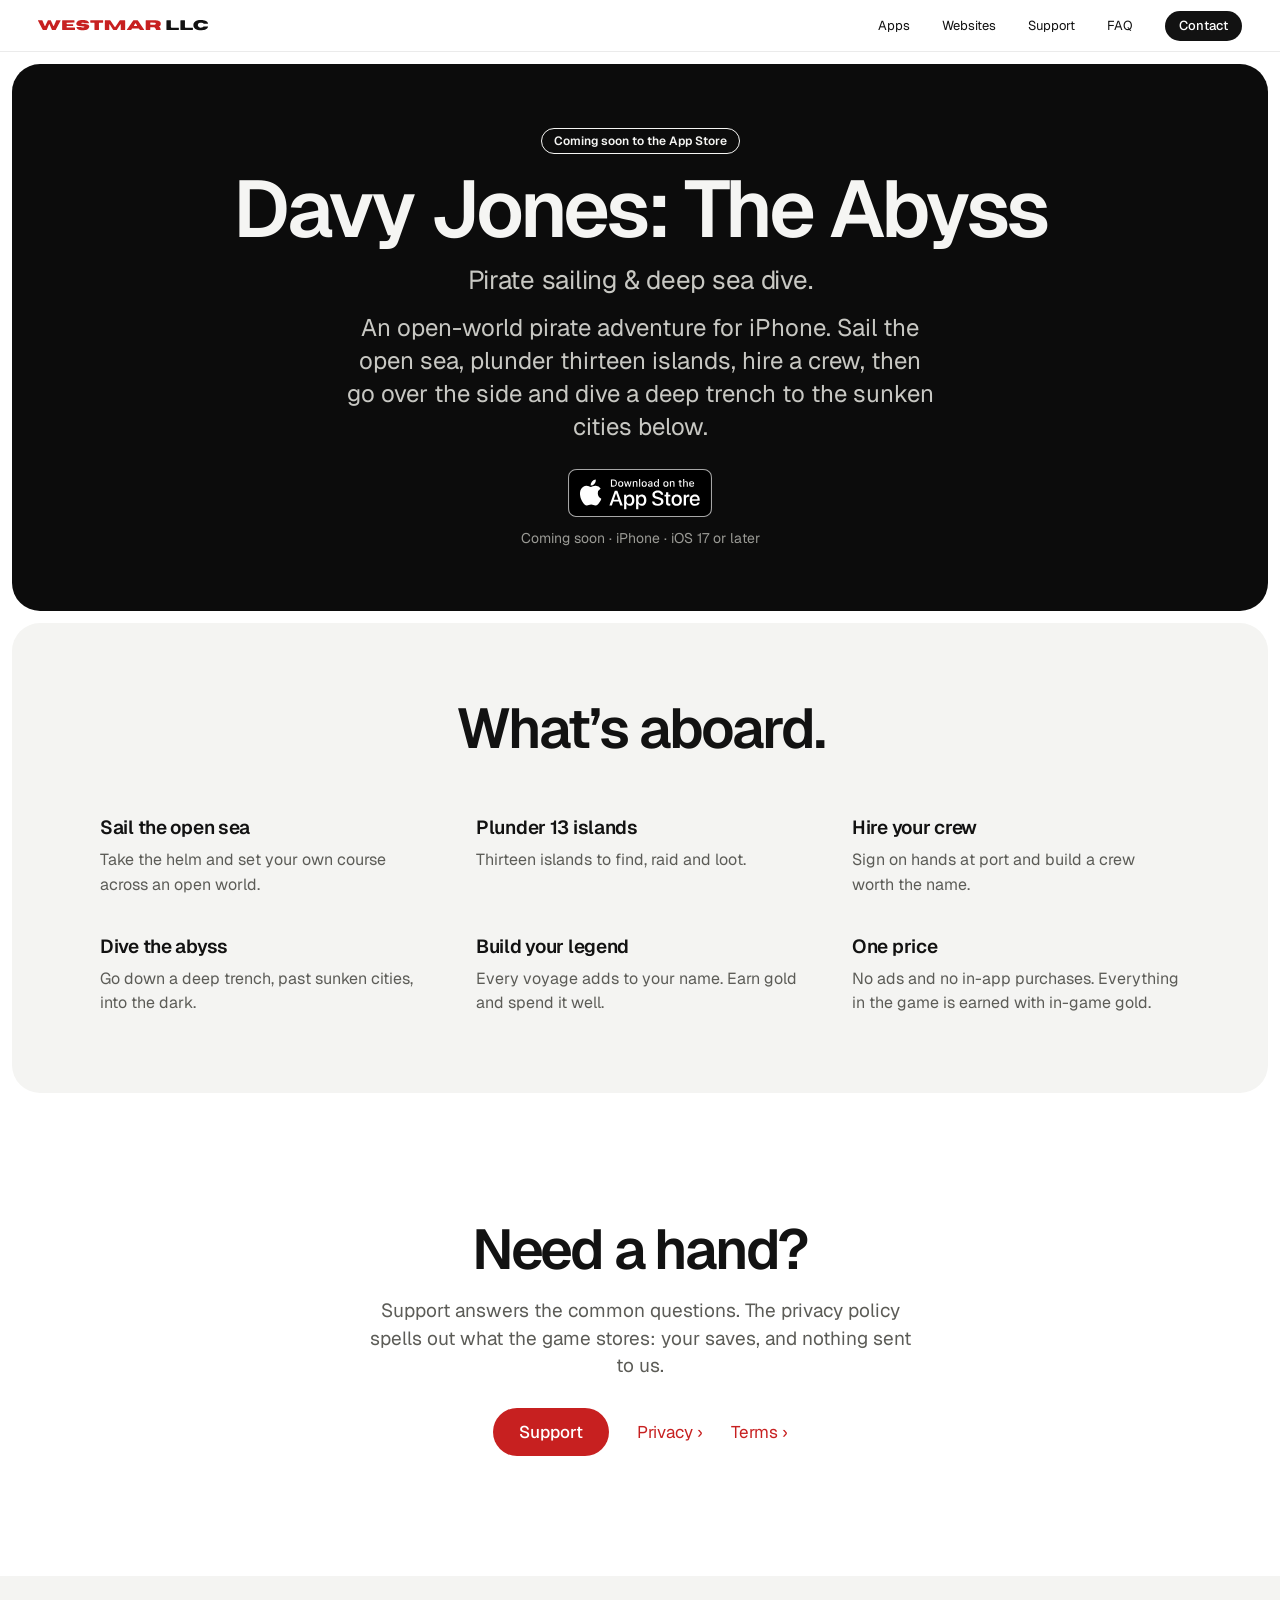
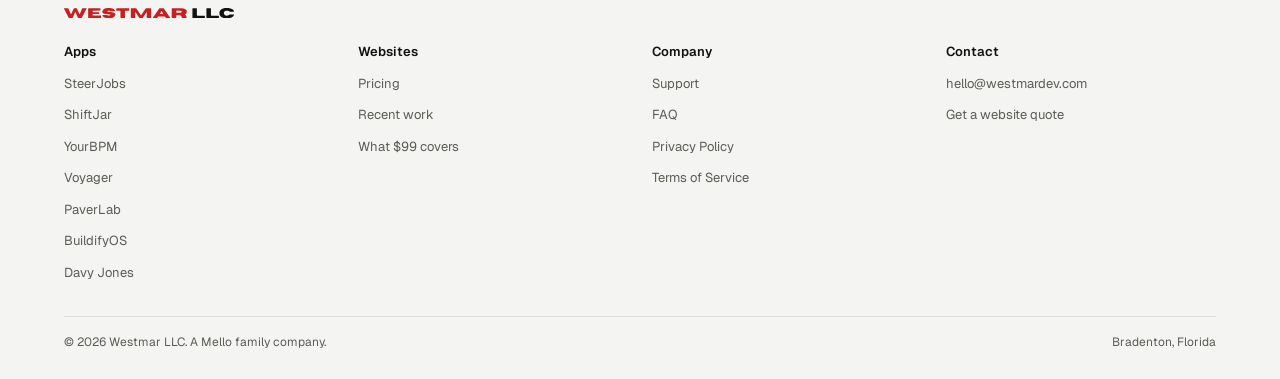
==== commit 4f26e17c: "Davy Jones: hide screenshots, full-width home tile, match intro size - Comment out the /davyjones sc" ====
--- a/davyjones/index.html
+++ b/davyjones/index.html
@@ -72,8 +72,9 @@
       </div>
     </section>
 
-    <!-- SCREENSHOTS: replace each empty figure's text with
-         <img src="/img/davyjones/shot-1.png" width="2868" height="1320" alt="…"> and drop "shot-empty". -->
+    <!-- Screenshots: hidden until there are real ones. To show them, uncomment this section,
+         replace each figure's text with <img src="/img/davyjones/shot-1.png" width="2868" height="1320" alt="…">
+         and drop "shot-empty". The .shots styles are still in styles.css.
     <section class="shots-section" id="screenshots">
       <div class="section-intro">
         <h2 class="section-title">Screenshots.</h2>
@@ -85,6 +86,7 @@
         <figure class="shot shot-empty">Screenshot coming soon</figure>
       </div>
     </section>
+    -->
 
   </div>
 
--- a/styles.css
+++ b/styles.css
@@ -645,6 +645,9 @@
   gap: 12px;
 }
 
+/* A small tile that takes the grid's whole last row. */
+.app-tile-full { grid-column: 1 / -1; }
+
 /* Illustrations sit at the bottom of the small tiles. */
 .app-visual {
   margin-top: auto;
@@ -1502,11 +1505,12 @@
   gap: 12px;
 }
 
+/* Sized like .hero-lede, the intro on every other page. */
 .app-page-lede {
   margin: 0;
   max-width: 620px;
-  font-size: 19px;
-  line-height: 1.5;
+  font-size: clamp(19px, 2.2vw, 24px);
+  line-height: 1.38;
   color: var(--on-dark-2);
   text-wrap: pretty;
 }
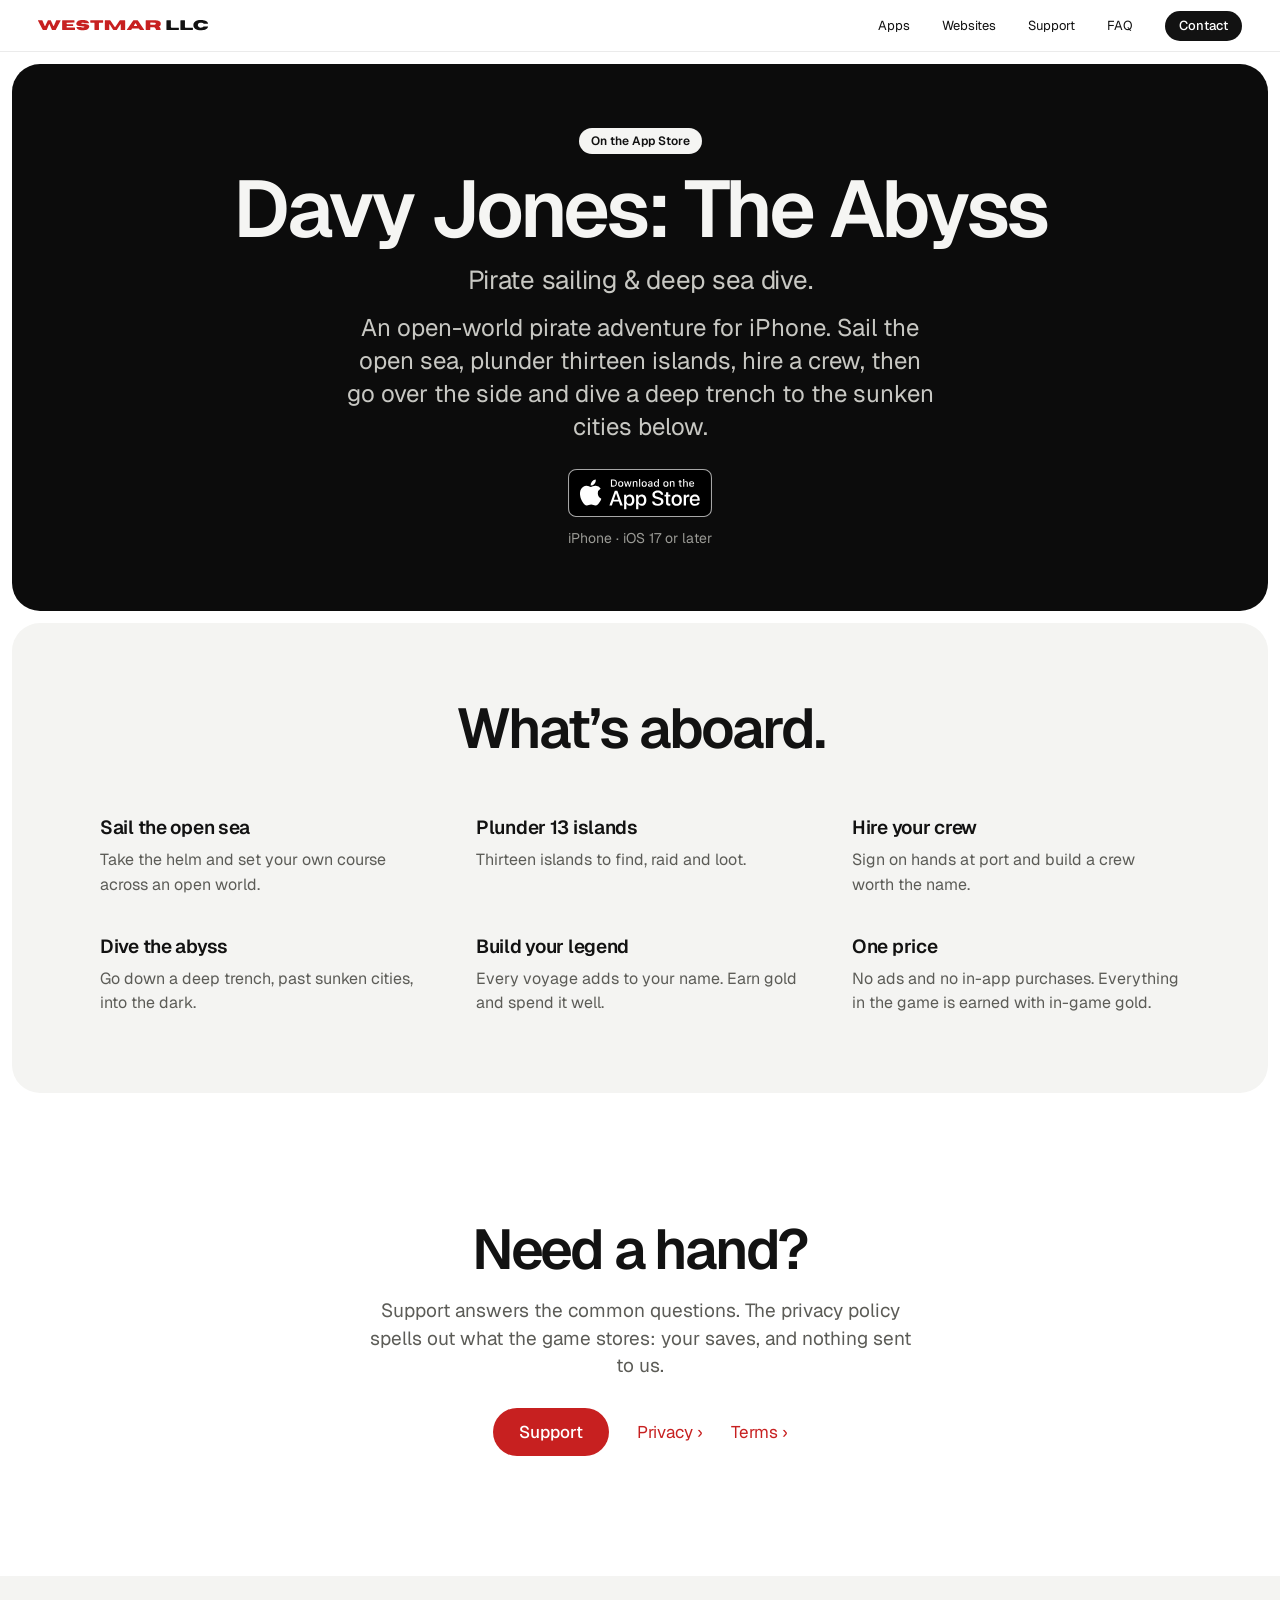
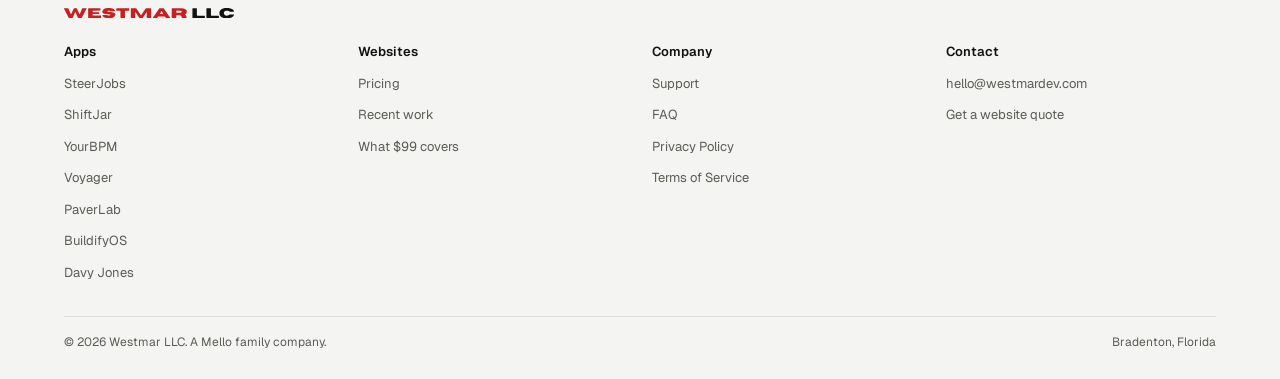
==== commit 5897a0d6: "Mark SteerJobs, ShiftJar, PaverLab and Davy Jones as on the App Store - Home: ribbon, status badges," ====
--- a/davyjones/index.html
+++ b/davyjones/index.html
@@ -47,15 +47,13 @@
 
     <!-- HERO -->
     <section class="app-tile app-tile-lg app-tile-black on-dark">
-      <span class="badge badge-outline-light">Coming soon to the App Store</span>
+      <span class="badge badge-solid-light">On the App Store</span>
       <h1 class="hero-title">Davy Jones: The Abyss</h1>
       <p class="app-tagline">Pirate sailing &amp; deep sea dive.</p>
       <p class="app-page-lede">An open-world pirate adventure for iPhone. Sail the open sea, plunder thirteen islands, hire a crew, then go over the side and dive a deep trench to the sunken cities below.</p>
       <div class="store">
-        <!-- APP STORE LINK: when the listing is live, add href="https://apps.apple.com/app/…" to this <a>,
-             delete the "Coming soon" line under it, and update the status badges here and on the Home tile (index.html#davyjones). -->
-        <a class="store-badge"><img src="/img/app-store-badge.svg" width="144" height="48" alt="Download on the App Store"></a>
-        <span class="store-note">Coming soon · iPhone · iOS 17 or later</span>
+        <a class="store-badge" href="https://apps.apple.com/us/app/davy-jones-the-abyss/id6818389746" target="_blank" rel="noopener"><img src="/img/app-store-badge.svg" width="144" height="48" alt="Download on the App Store"></a>
+        <span class="store-note">iPhone · iOS 17 or later</span>
       </div>
     </section>
 
--- a/styles.css
+++ b/styles.css
@@ -538,7 +538,7 @@
 html.menu-open { overflow: hidden; }
 
 /* ==========================================================================
-   Home — TestFlight ribbon
+   Home — status ribbon
    ========================================================================== */
 
 .ribbon {
@@ -1515,8 +1515,8 @@
   text-wrap: pretty;
 }
 
-/* App Store badge. Until the listing is live it is an <a> without an href,
-   which HTML treats as a placeholder link: shown, but not clickable. */
+/* App Store badge. On a page whose listing isn't live yet, leave the <a> without
+   an href: HTML treats that as a placeholder link, shown but not clickable. */
 .store {
   margin-top: 12px;
   display: flex;
